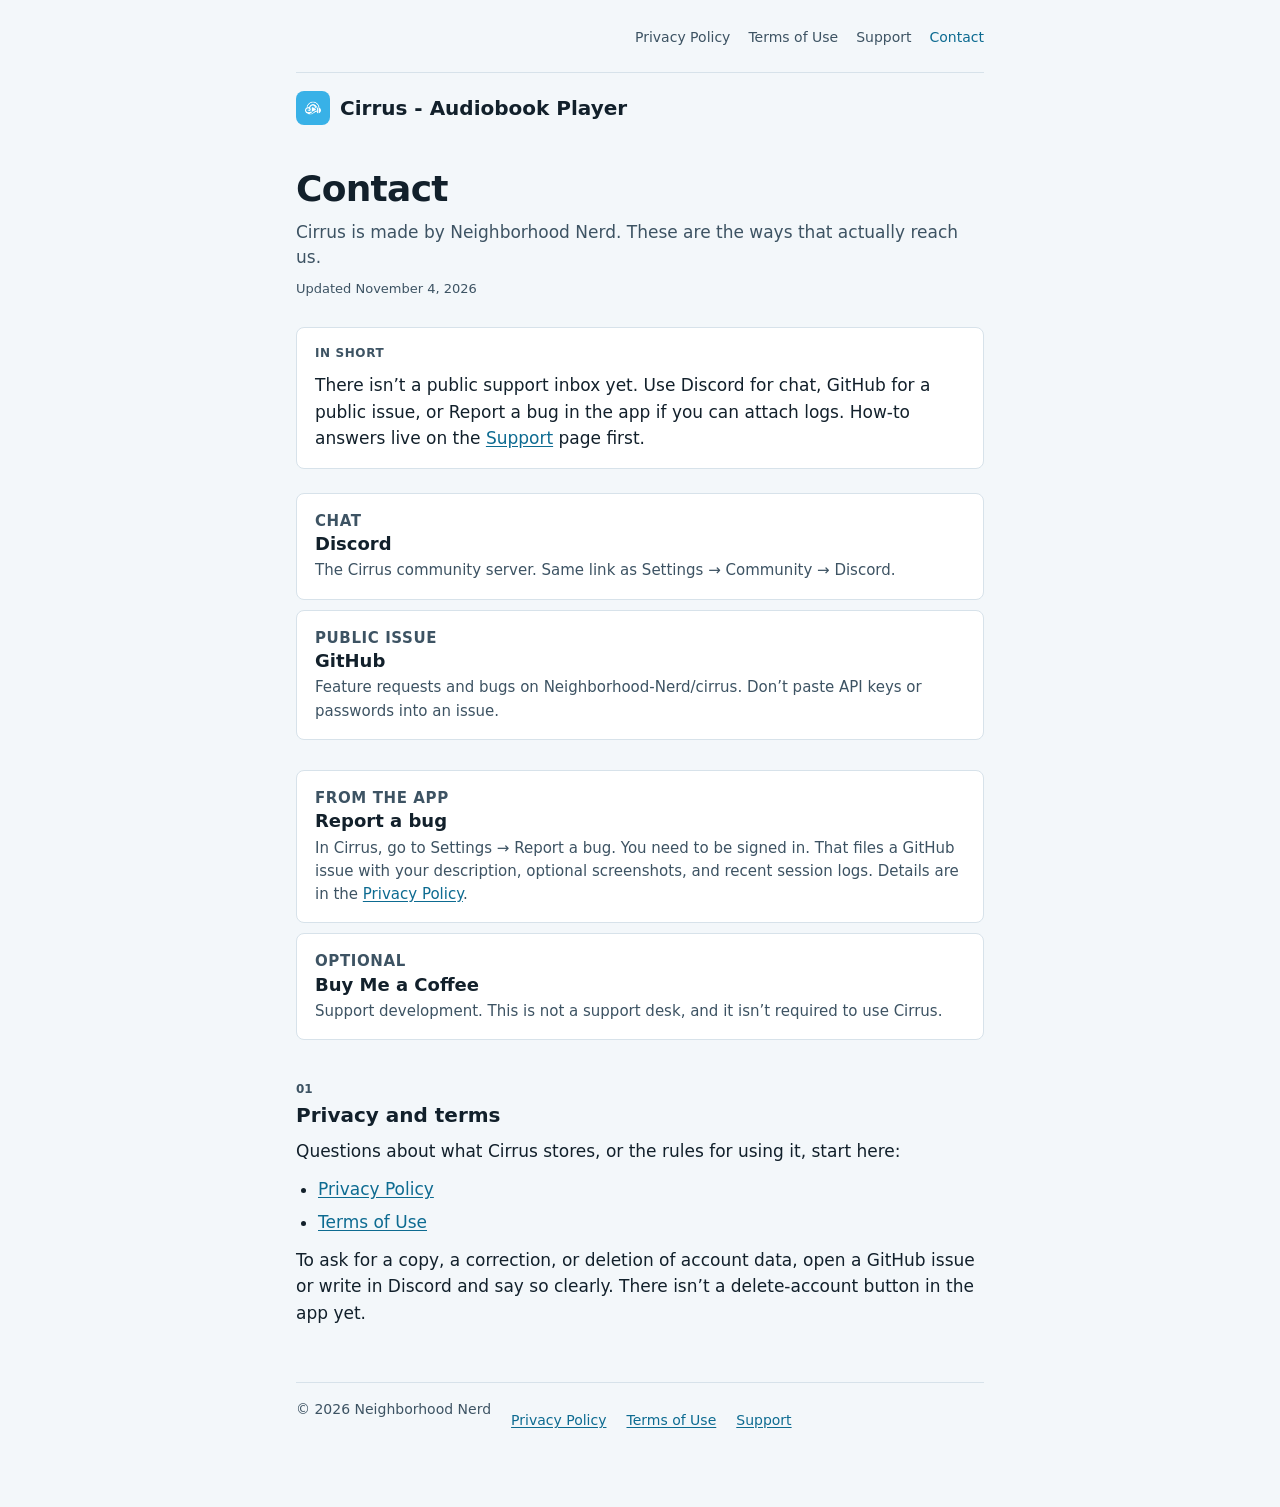
==== docs/contact/index.html @ 9159835a "Add the public Cirrus policy site under docs/. GitHub Pages can serve this folder from the public re" ====
<!doctype html>
<html lang="en">
<head>
<meta charset="utf-8">
<meta name="viewport" content="width=device-width, initial-scale=1, viewport-fit=cover">
<meta name="color-scheme" content="dark light">
<title>Contact · Cirrus</title>
<meta name="description" content="How to reach Neighborhood Nerd about Cirrus: Discord, GitHub issues, and in-app bug reports.">
<link rel="icon" href="../assets/cirrus-logo.png">
<link rel="apple-touch-icon" href="../assets/cirrus-logo.png">
<link rel="stylesheet" href="../assets/policy.css?v=2">
</head>
<body>
<a class="skip" href="#main">Skip to content</a>
<div class="wrap">
  <nav class="top-links" aria-label="Policies and contact">
    <a href="../privacy/">Privacy Policy</a>
    <a href="../terms/">Terms of Use</a>
    <a href="../support/">Support</a>
    <a href="../contact/" aria-current="page">Contact</a>
  </nav>
  <a class="brand" href="../"><img src="../assets/cirrus-logo.png" alt="" width="34" height="34">Cirrus - Audiobook Player</a>

  <main id="main">
  <h1>Contact</h1>
  <p class="lede">Cirrus is made by Neighborhood Nerd. These are the ways that actually reach us.</p>
  <p class="date">Updated November 4, 2026</p>

  <div class="card summary">
    <p class="eyebrow">In short</p>
    <p>There isn’t a public support inbox yet. Use Discord for chat, GitHub for a public issue, or Report a bug in the app if you can attach logs. How-to answers live on the <a href="../support/">Support</a> page first.</p>
  </div>

  <div class="reach">
    <a class="card" href="https://discord.gg/W3NWh3X8bX">
      <p class="eyebrow">Chat</p>
      <h2>Discord</h2>
      <p>The Cirrus community server. Same link as <span class="path">Settings → Community → Discord</span>.</p>
    </a>
    <a class="card" href="https://github.com/Neighborhood-Nerd/cirrus/issues/new">
      <p class="eyebrow">Public issue</p>
      <h2>GitHub</h2>
      <p>Feature requests and bugs on <span class="path">Neighborhood-Nerd/cirrus</span>. Don’t paste API keys or passwords into an issue.</p>
    </a>
    <div class="card">
      <p class="eyebrow">From the app</p>
      <h2>Report a bug</h2>
      <p>In Cirrus, go to <span class="path">Settings → Report a bug</span>. You need to be signed in. That files a GitHub issue with your description, optional screenshots, and recent session logs. Details are in the <a href="../privacy/#bug-reports">Privacy Policy</a>.</p>
    </div>
    <a class="card" href="https://buymeacoffee.com/neighborhoodnerd">
      <p class="eyebrow">Optional</p>
      <h2>Buy Me a Coffee</h2>
      <p>Support development. This is not a support desk, and it isn’t required to use Cirrus.</p>
    </a>
  </div>

  <section id="privacy-terms">
    <p class="num">01</p>
    <h2>Privacy and terms</h2>
    <p>Questions about what Cirrus stores, or the rules for using it, start here:</p>
    <ul class="list">
      <li><a href="../privacy/">Privacy Policy</a></li>
      <li><a href="../terms/">Terms of Use</a></li>
    </ul>
    <p>To ask for a copy, a correction, or deletion of account data, open a GitHub issue or write in Discord and say so clearly. There isn’t a delete-account button in the app yet.</p>
  </section>
  </main>

  <footer>
    <span>© 2026 Neighborhood Nerd</span>
    <a href="../privacy/">Privacy Policy</a>
    <a href="../terms/">Terms of Use</a>
    <a href="../support/">Support</a>
  </footer>
</div>
</body>
</html>
---- docs/assets/policy.css ----
/* Cirrus policy pages: same tokens as the app (AppColors).
   Dark navy #020E18, cards #0F1F2E, accent #38B1E7, 8px radius, system sans. */
:root {
  color-scheme: dark light;
  --bg: #061b2d;
  --card: #19334b;
  --text: #FFFFFF;
  --muted: #ACACAC;
  --border: rgba(255, 255, 255, 0.08);
  --accent: #38B1E7;
  --focus: #38B1E7;
  --hairline: rgba(255, 255, 255, 0.08);
}

@media (prefers-color-scheme: light) {
  :root {
    --bg: #F3F7FA;
    --card: #FFFFFF;
    --text: #12202B;
    --muted: #3D5363;
    --border: #D7E2EA;
    --accent: #0D6B91;
    --focus: #0D6B91;
    --hairline: #D7E2EA;
  }
}

* {
  box-sizing: border-box;
}

html {
  -webkit-text-size-adjust: 100%;
}

body {
  margin: 0;
  background: var(--bg);
  color: var(--text);
  font: 17px/1.55 -apple-system, BlinkMacSystemFont, "SF Pro Text", "Segoe UI", system-ui, sans-serif;
}

img {
  max-width: 100%;
  height: auto;
}

a {
  color: var(--accent);
  text-underline-offset: 2px;
}

a:hover {
  text-decoration-thickness: 2px;
}

a:active {
  opacity: 0.75;
}

a[href],
button,
summary,
label[for] {
  cursor: pointer;
}

:focus-visible {
  outline: 3px solid var(--focus);
  outline-offset: 3px;
}

.skip {
  position: absolute;
  left: 12px;
  top: 12px;
  padding: 8px 12px;
  background: var(--card);
  color: var(--text);
  border-radius: 8px;
  transform: translateY(-200%);
  z-index: 10;
}

.skip:focus {
  transform: none;
}

.wrap {
  max-width: 720px;
  margin: 0 auto;
  padding: 24px max(16px, env(safe-area-inset-right)) 64px max(16px, env(safe-area-inset-left));
}

.brand {
  display: inline-flex;
  align-items: center;
  gap: 10px;
  color: var(--text);
  text-decoration: none;
  font-weight: 600;
  font-size: 20px;
}

.brand img {
  width: 34px;
  height: 34px;
  border-radius: 8px;
}

.top-links {
  display: flex;
  flex-wrap: wrap;
  gap: 6px 18px;
  justify-content: flex-end;
  font-size: 14px;
  margin: -8px 0 18px;
  padding-bottom: 12px;
  border-bottom: 1px solid var(--hairline);
}

.top-links a {
  color: var(--muted);
  text-decoration: none;
  min-height: 44px;
  display: inline-flex;
  align-items: center;
}

.top-links a:hover,
.top-links a[aria-current="page"] {
  color: var(--accent);
}

@media (max-width: 640px) {
  .top-links {
    justify-content: flex-start;
  }
}

h1 {
  font-size: clamp(28px, 6vw, 36px);
  font-weight: 600;
  line-height: 1.15;
  letter-spacing: -0.02em;
  margin: 36px 0 10px;
}

.lede {
  color: var(--muted);
  font-size: 17px;
  line-height: 1.5;
  margin: 0 0 8px;
}

.date {
  color: var(--muted);
  font-size: 13px;
  margin: 0;
}

.card {
  background: var(--card);
  border: 1px solid var(--border);
  border-radius: 8px;
  padding: 16px 18px;
  margin-top: 20px;
}

.summary {
  margin-top: 28px;
}

.summary p {
  margin: 0;
}

.summary p+p,
.summary .list {
  margin-top: 10px;
}

.eyebrow {
  margin: 0 0 8px;
  color: var(--muted);
  font-size: 12px;
  font-weight: 600;
  letter-spacing: 0.6px;
  text-transform: uppercase;
}

.toc {
  margin-top: 32px;
  padding-top: 8px;
}

.toc ol {
  margin: 0;
  padding-left: 22px;
  font-size: 15px;
}

.toc li {
  margin: 6px 0;
}

section {
  margin-top: 40px;
  scroll-margin-top: 16px;
}

.num {
  margin: 0 0 4px;
  color: var(--muted);
  font-size: 12px;
  font-weight: 600;
}

h2 {
  font-size: 20px;
  font-weight: 600;
  line-height: 1.25;
  margin: 0 0 10px;
}

p {
  margin: 0 0 12px;
}

.list {
  margin: 0 0 12px;
  padding-left: 22px;
}

.list li {
  margin: 6px 0;
}

.path {
  white-space: nowrap;
}

.reach {
  display: grid;
  gap: 10px;
  margin-top: 24px;
}

.reach a.card {
  display: block;
  color: inherit;
  text-decoration: none;
  margin-top: 0;
}

.reach a.card:hover {
  border-color: var(--accent);
}

.reach h2 {
  font-size: 18px;
  margin: 0 0 4px;
}

.reach p {
  margin: 0;
  color: var(--muted);
  font-size: 15px;
}

footer {
  margin-top: 56px;
  padding-top: 16px;
  border-top: 1px solid var(--hairline);
  color: var(--muted);
  font-size: 14px;
  display: flex;
  flex-wrap: wrap;
  gap: 8px 20px;
}

footer a {
  min-height: 44px;
  display: inline-flex;
  align-items: center;
}

@media (max-width: 640px) {
  .path {
    white-space: normal;
  }
}

@media (prefers-reduced-motion: reduce) {
  html {
    scroll-behavior: auto;
  }
}
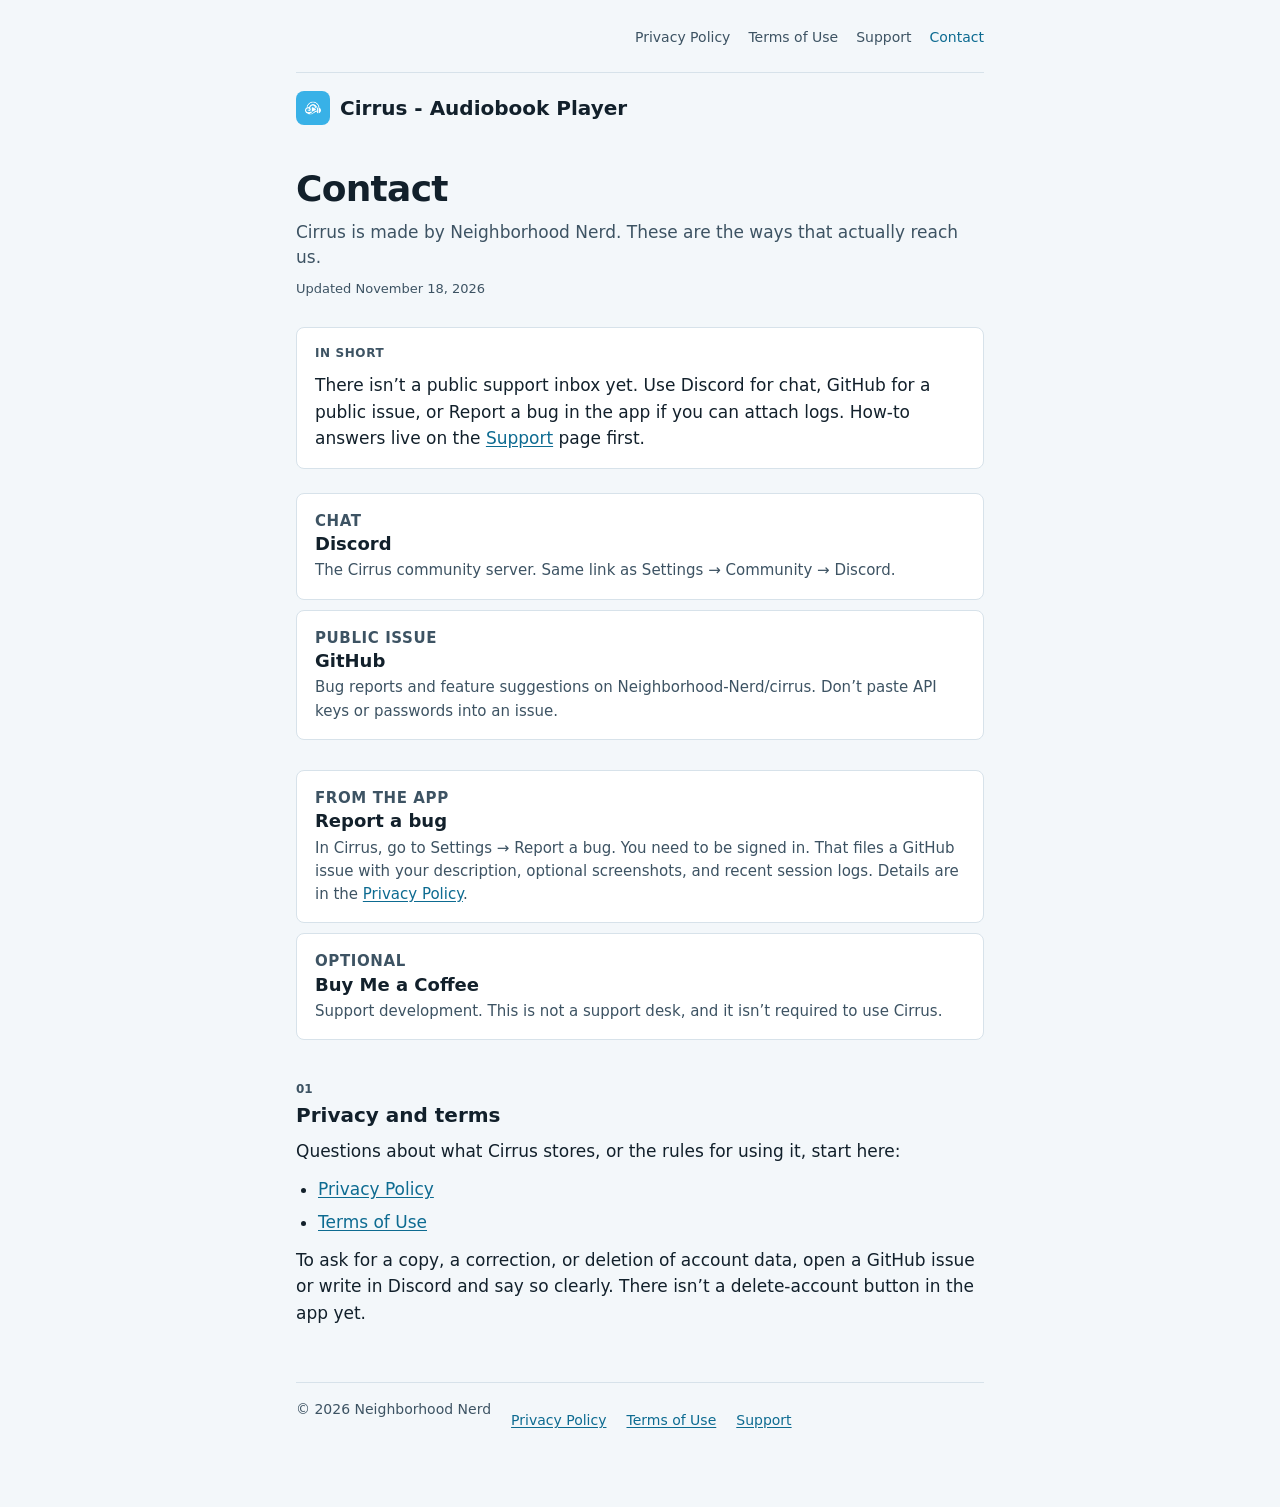
==== commit 184e436a: "Update GitHub Pages docs for Libex catalogue and Cirrus shelves. Keep the public policy site aligned" ====
--- a/docs/contact/index.html
+++ b/docs/contact/index.html
@@ -24,7 +24,7 @@
   <main id="main">
   <h1>Contact</h1>
   <p class="lede">Cirrus is made by Neighborhood Nerd. These are the ways that actually reach us.</p>
-  <p class="date">Updated November 4, 2026</p>
+  <p class="date">Updated November 18, 2026</p>
 
   <div class="card summary">
     <p class="eyebrow">In short</p>
@@ -37,10 +37,10 @@
       <h2>Discord</h2>
       <p>The Cirrus community server. Same link as <span class="path">Settings → Community → Discord</span>.</p>
     </a>
-    <a class="card" href="https://github.com/Neighborhood-Nerd/cirrus/issues/new">
+    <a class="card" href="https://github.com/Neighborhood-Nerd/cirrus/issues/new/choose">
       <p class="eyebrow">Public issue</p>
       <h2>GitHub</h2>
-      <p>Feature requests and bugs on <span class="path">Neighborhood-Nerd/cirrus</span>. Don’t paste API keys or passwords into an issue.</p>
+      <p>Bug reports and feature suggestions on <span class="path">Neighborhood-Nerd/cirrus</span>. Don’t paste API keys or passwords into an issue.</p>
     </a>
     <div class="card">
       <p class="eyebrow">From the app</p>
